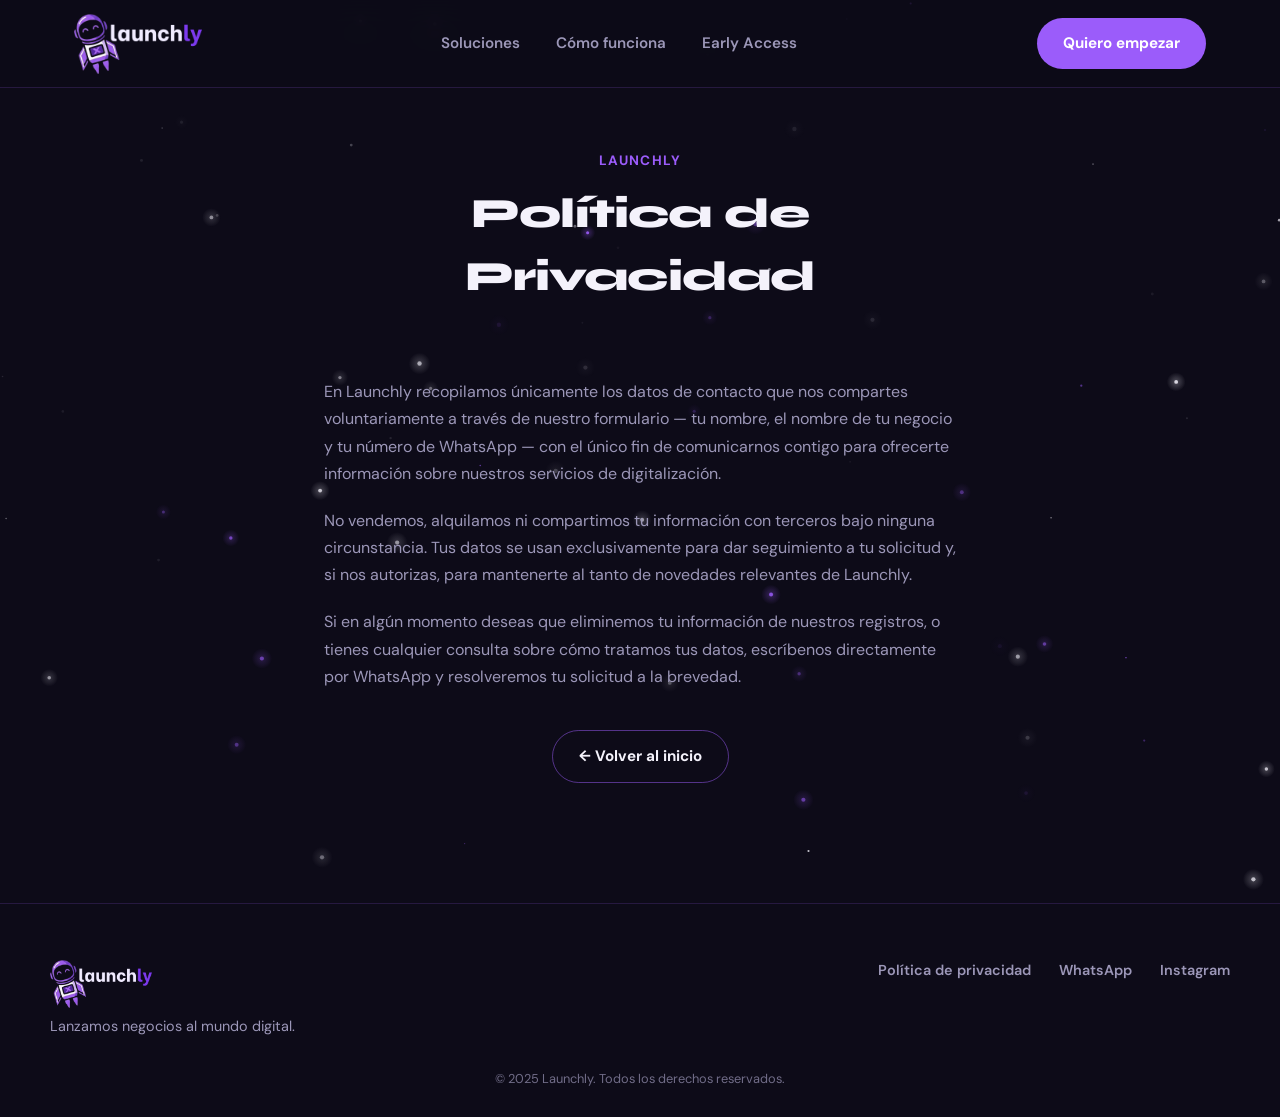
==== privacidad.html @ 5c55430f "Primera version de la web de Launchly" ====
<!DOCTYPE html>
<html lang="es">
<head>
<meta charset="UTF-8">
<meta name="viewport" content="width=device-width, initial-scale=1.0">
<title>Política de Privacidad — Launchly</title>
<meta name="description" content="Política de privacidad de Launchly: cómo usamos los datos de contacto que nos compartes y a quién escribir si tienes dudas.">
<meta name="robots" content="noindex">

<link rel="icon" href="assets/favicon.ico" sizes="32x32">
<link rel="icon" href="assets/favicon.svg" type="image/svg+xml">
<link rel="icon" type="image/png" sizes="32x32" href="assets/favicon-32.png">
<link rel="icon" type="image/png" sizes="16x16" href="assets/favicon-16.png">
<link rel="apple-touch-icon" href="assets/apple-touch-icon.png">

<link rel="preconnect" href="https://fonts.googleapis.com">
<link rel="preconnect" href="https://fonts.gstatic.com" crossorigin>
<link href="https://fonts.googleapis.com/css2?family=Syne:wght@700;800&family=DM+Sans:wght@400;500;600;700&display=swap" rel="stylesheet">

<link rel="stylesheet" href="styles.css">
</head>
<body>

<canvas id="stars-canvas"></canvas>

<!-- ============ NAV ============ -->
<header class="navbar" id="navbar">
  <div class="nav-inner">
    <a href="index.html" class="logo">
      <img src="assets/launchlynobg-trimmed.png" alt="Logo de Launchly" class="logo-img nav-logo-img">
    </a>

    <nav class="nav-links" id="navLinks">
      <a href="index.html#soluciones">Soluciones</a>
      <a href="index.html#como-funciona">Cómo funciona</a>
      <a href="index.html#early-access">Early Access</a>
    </nav>

    <a href="index.html#contacto" class="btn btn-primary btn-nav-cta">Quiero empezar</a>

    <button class="nav-toggle" id="navToggle" aria-label="Abrir menú" aria-expanded="false">
      <span></span><span></span><span></span>
    </button>
  </div>
</header>

<main>
  <section class="legal-page">
    <div class="section-head">
      <span class="eyebrow">Launchly</span>
      <h1 class="section-title">Política de Privacidad</h1>
    </div>

    <div class="legal-content">
      <p>En Launchly recopilamos únicamente los datos de contacto que nos compartes voluntariamente a través de nuestro formulario — tu nombre, el nombre de tu negocio y tu número de WhatsApp — con el único fin de comunicarnos contigo para ofrecerte información sobre nuestros servicios de digitalización.</p>

      <p>No vendemos, alquilamos ni compartimos tu información con terceros bajo ninguna circunstancia. Tus datos se usan exclusivamente para dar seguimiento a tu solicitud y, si nos autorizas, para mantenerte al tanto de novedades relevantes de Launchly.</p>

      <p>Si en algún momento deseas que eliminemos tu información de nuestros registros, o tienes cualquier consulta sobre cómo tratamos tus datos, escríbenos directamente por WhatsApp y resolveremos tu solicitud a la brevedad.</p>
    </div>

    <a href="index.html" class="btn btn-ghost">← Volver al inicio</a>
  </section>
</main>

<!-- ============ FOOTER ============ -->
<footer class="footer">
  <div class="footer-inner">
    <div class="footer-brand">
      <span class="logo">
        <img src="assets/launchlynobg-trimmed.png" alt="Logo de Launchly" class="logo-img footer-logo-img">
      </span>
      <p>Lanzamos negocios al mundo digital.</p>
    </div>
    <div class="footer-links">
      <a href="privacidad.html">Política de privacidad</a>
      <!-- PENDIENTE: reemplazar con número de WhatsApp Business de Launchly -->
      <a href="https://wa.me/+34661069083?text=Hola%2C%20quiero%20saber%20como%20lanzar%20mi%20negocio%20al%20mundo%20digital%20%F0%9F%9A%80%20" target="_blank" rel="noopener">WhatsApp</a>
      <a href="https://instagram.com/Launchly.ve" target="_blank" rel="noopener">Instagram</a>
    </div>
  </div>
  <p class="footer-copy">© 2025 Launchly. Todos los derechos reservados.</p>
</footer>

<script src="script.js"></script>
</body>
</html>
---- styles.css ----
/* ============================================
   LAUNCHLY — Design tokens
============================================ */
:root {
  --bg: #0D0B18;
  --bg-card: #14112A;
  --bg-card-hover: #1A1733;
  --purple: #9B5CFA;
  --purple-dark: #7C3AED;
  --text-primary: #F4F2FB;
  --text-secondary: #9C97B8;
  --border-subtle: rgba(155, 92, 250, 0.18);
  --border-strong: rgba(155, 92, 250, 0.5);

  --font-title: 'Syne', sans-serif;
  --font-body: 'DM Sans', sans-serif;

  --nav-height: 88px;
  --container: 1180px;

  --ease-elastic: cubic-bezier(0.34, 1.56, 0.64, 1);
  --ease-smooth: cubic-bezier(0.16, 1, 0.3, 1);
}

/* ============================================
   RESET
============================================ */
*, *::before, *::after { box-sizing: border-box; }

html {
  scroll-behavior: smooth;
  scroll-padding-top: var(--nav-height);
}

body {
  margin: 0;
  background: var(--bg);
  color: var(--text-primary);
  font-family: var(--font-body);
  font-weight: 400;
  line-height: 1.5;
  -webkit-font-smoothing: antialiased;
  overflow-x: hidden;
}

h1, h2, h3, h4 {
  font-family: var(--font-title);
  font-weight: 800;
  letter-spacing: -0.02em;
  margin: 0;
  color: var(--text-primary);
}

p { margin: 0; color: var(--text-secondary); }

a { color: inherit; text-decoration: none; }

ul { list-style: none; margin: 0; padding: 0; }

button {
  font-family: var(--font-body);
  cursor: pointer;
  border: none;
  background: none;
  color: inherit;
}

img { max-width: 100%; display: block; }

/* ============================================
   STARFIELD CANVAS
============================================ */
#stars-canvas {
  position: fixed;
  top: 0;
  left: 0;
  width: 100vw;
  height: 100vh;
  z-index: 0;
  pointer-events: none;
  background: var(--bg);
}

/* ============================================
   LAYOUT HELPERS
============================================ */
main, header, footer, section {
  position: relative;
  z-index: 1;
}

.section-head {
  max-width: 680px;
  margin: 0 auto 56px;
  text-align: center;
  padding: 0 24px;
}

.eyebrow {
  display: inline-block;
  color: var(--purple);
  font-weight: 700;
  font-size: 0.85rem;
  letter-spacing: 0.08em;
  text-transform: uppercase;
  margin-bottom: 12px;
}

.section-title {
  font-size: clamp(1.8rem, 4vw, 2.6rem);
  margin-bottom: 14px;
}

.section-subtitle {
  font-size: 1.05rem;
  color: var(--text-secondary);
}

/* ============================================
   BUTTONS
============================================ */
.btn {
  display: inline-flex;
  align-items: center;
  justify-content: center;
  gap: 8px;
  padding: 14px 26px;
  border-radius: 100px;
  font-weight: 700;
  font-size: 0.95rem;
  white-space: nowrap;
  transition: transform 0.25s var(--ease-elastic), box-shadow 0.25s ease, background 0.25s ease, border-color 0.25s ease, opacity 0.2s ease;
}

.btn-primary {
  background: var(--purple);
  color: #fff;
  box-shadow: 0 0 0 0 rgba(155, 92, 250, 0);
}

.btn-primary:hover {
  background: var(--purple-dark);
  transform: translateY(-2px);
  box-shadow: 0 10px 30px -8px rgba(155, 92, 250, 0.6);
}

.btn-primary:disabled {
  opacity: 0.4;
  cursor: not-allowed;
  transform: none;
  box-shadow: none;
}

.btn-ghost {
  background: transparent;
  color: var(--text-primary);
  border: 1.5px solid var(--border-strong);
}

.btn-ghost:hover {
  background: rgba(155, 92, 250, 0.1);
  transform: translateY(-2px);
}

.btn-lg {
  padding: 17px 32px;
  font-size: 1.02rem;
}

/* ============================================
   NAVBAR
============================================ */
.navbar {
  position: fixed;
  top: 0;
  left: 0;
  width: 100%;
  height: var(--nav-height);
  z-index: 100;
  background: rgba(13, 11, 24, 0.65);
  backdrop-filter: blur(16px);
  -webkit-backdrop-filter: blur(16px);
  border-bottom: 1px solid var(--border-subtle);
  transition: transform 0.5s var(--ease-elastic);
}

.navbar.nav-hidden {
  transform: translateY(-100%);
  transition: transform 0.3s var(--ease-smooth);
}

.nav-inner {
  max-width: var(--container);
  height: 100%;
  margin: 0 auto;
  padding: 0 24px;
  display: flex;
  align-items: center;
  justify-content: space-between;
  gap: 24px;
}

.logo {
  display: flex;
  align-items: center;
  flex-shrink: 0;
}

.logo-img {
  display: block;
  width: auto;
}

.nav-logo-img {
  height: 60px;
}

.footer-logo-img {
  height: 48px;
}

.nav-links {
  display: flex;
  align-items: center;
  gap: 36px;
  margin: 0 auto;
}

.nav-links a {
  font-weight: 600;
  font-size: 0.95rem;
  color: var(--text-secondary);
  transition: color 0.2s ease;
  position: relative;
}

.nav-links a:hover { color: var(--text-primary); }

.btn-nav-cta { flex-shrink: 0; }

.nav-toggle {
  display: none;
  flex-direction: column;
  justify-content: center;
  gap: 5px;
  width: 40px;
  height: 40px;
  flex-shrink: 0;
}

.nav-toggle span {
  display: block;
  width: 22px;
  height: 2px;
  background: var(--text-primary);
  border-radius: 2px;
  transition: transform 0.3s ease, opacity 0.3s ease;
}

.nav-toggle.open span:nth-child(1) { transform: translateY(7px) rotate(45deg); }
.nav-toggle.open span:nth-child(2) { opacity: 0; }
.nav-toggle.open span:nth-child(3) { transform: translateY(-7px) rotate(-45deg); }

/* ============================================
   BADGE
============================================ */
.badge {
  display: inline-flex;
  align-items: center;
  gap: 10px;
  padding: 9px 18px;
  border-radius: 100px;
  background: rgba(155, 92, 250, 0.12);
  border: 1px solid var(--border-subtle);
  color: var(--text-primary);
  font-size: 0.85rem;
  font-weight: 600;
  margin-bottom: 28px;
}

.badge-alt {
  margin: 0 auto 28px;
}

.badge-dot {
  width: 8px;
  height: 8px;
  border-radius: 50%;
  background: var(--purple);
  box-shadow: 0 0 0 0 rgba(155, 92, 250, 0.7);
  animation: pulse-dot 2s infinite;
  flex-shrink: 0;
}

@keyframes pulse-dot {
  0% { box-shadow: 0 0 0 0 rgba(155, 92, 250, 0.6); }
  70% { box-shadow: 0 0 0 8px rgba(155, 92, 250, 0); }
  100% { box-shadow: 0 0 0 0 rgba(155, 92, 250, 0); }
}

/* ============================================
   HERO
============================================ */
.hero {
  min-height: 100vh;
  display: flex;
  align-items: center;
  justify-content: center;
  padding: calc(var(--nav-height) + 40px) 24px 80px;
}

.hero-inner {
  max-width: 760px;
  margin: 0 auto;
  text-align: center;
  display: flex;
  flex-direction: column;
  align-items: center;
}

.bolty-wrap {
  position: relative;
  width: 170px;
  height: 170px;
  margin-bottom: 12px;
  display: flex;
  align-items: center;
  justify-content: center;
}

.bolty-halo {
  position: absolute;
  inset: -20px;
  background: radial-gradient(circle, rgba(155, 92, 250, 0.45) 0%, rgba(155, 92, 250, 0) 70%);
  filter: blur(10px);
  z-index: 0;
}

.bolty-img {
  position: relative;
  z-index: 1;
  width: 150px;
  height: 150px;
  object-fit: contain;
  animation: bolty-float 5s ease-in-out infinite;
}

.bolty-fallback {
  display: none;
  position: relative;
  z-index: 1;
  font-size: 4.2rem;
  align-items: center;
  justify-content: center;
  width: 150px;
  height: 150px;
  animation: bolty-float 5s ease-in-out infinite;
}

@keyframes bolty-float {
  0%, 100% { transform: translateY(0) rotate(-3deg); }
  50% { transform: translateY(-18px) rotate(3deg); }
}

.hero-title {
  font-size: clamp(1.9rem, 3.4vw, 2.75rem);
  line-height: 1.18;
  margin-bottom: 22px;
}

.text-accent { color: var(--purple); }

.hero-subtitle {
  font-size: clamp(1rem, 2vw, 1.2rem);
  color: var(--text-secondary);
  max-width: 580px;
  margin-bottom: 18px;
}

.hero-trust {
  font-size: 0.85rem;
  color: var(--text-secondary);
  opacity: 0.8;
  margin-bottom: 34px;
}

.hero-actions {
  display: flex;
  flex-wrap: wrap;
  gap: 16px;
  justify-content: center;
}

/* ============================================
   TRUST BAR
============================================ */
.trust-bar {
  padding: 40px 24px;
  border-top: 1px solid var(--border-subtle);
  border-bottom: 1px solid var(--border-subtle);
}

.trust-inner {
  max-width: var(--container);
  margin: 0 auto;
  display: flex;
  justify-content: space-around;
  align-items: center;
  flex-wrap: wrap;
  gap: 28px;
}

.trust-item {
  display: flex;
  flex-direction: column;
  align-items: center;
  gap: 6px;
  padding: 0 20px;
  position: relative;
  text-align: center;
}

.trust-item:not(:last-child)::after {
  content: '';
  position: absolute;
  right: -14px;
  top: 50%;
  transform: translateY(-50%);
  width: 1px;
  height: 40px;
  background: var(--border-subtle);
}

.trust-number {
  font-family: var(--font-title);
  font-weight: 800;
  font-size: clamp(1.8rem, 3vw, 2.3rem);
  color: var(--purple);
  letter-spacing: -0.02em;
}

.trust-label {
  font-size: 0.85rem;
  color: var(--text-secondary);
  max-width: 140px;
}

/* ============================================
   SOLUCIONES / CARDS
============================================ */
.soluciones {
  padding: 110px 24px;
  max-width: var(--container);
  margin: 0 auto;
}

.cards-grid {
  display: grid;
  grid-template-columns: repeat(3, 1fr);
  gap: 24px;
}

.card {
  background: var(--bg-card);
  border: 1px solid var(--border-subtle);
  border-radius: 20px;
  padding: 32px 28px;
}

.cards-grid .card {
  transition: opacity 0.7s var(--ease-smooth), transform 0.35s var(--ease-smooth), border-color 0.35s ease, box-shadow 0.35s ease, background 0.35s ease;
}

.cards-grid .card:hover {
  transform: translateY(-8px);
  border-color: var(--purple);
  background: var(--bg-card-hover);
  box-shadow: 0 20px 40px -20px rgba(155, 92, 250, 0.45), 0 0 0 1px rgba(155, 92, 250, 0.3);
}

.card-icon {
  display: inline-flex;
  align-items: center;
  justify-content: center;
  width: 52px;
  height: 52px;
  border-radius: 14px;
  background: rgba(155, 92, 250, 0.15);
  font-size: 1.6rem;
  margin-bottom: 20px;
}

.card-tag {
  display: inline-block;
  font-size: 0.75rem;
  font-weight: 700;
  text-transform: uppercase;
  letter-spacing: 0.06em;
  color: var(--purple);
  margin-bottom: 14px;
}

.card-title {
  font-size: 1.3rem;
  font-weight: 800;
  margin-bottom: 12px;
}

.card-pain {
  font-style: italic;
  color: var(--text-secondary);
  font-size: 0.95rem;
  padding-bottom: 20px;
  margin-bottom: 22px;
  border-bottom: 1px solid var(--border-subtle);
}

.card-list li {
  display: flex;
  align-items: flex-start;
  gap: 10px;
  font-size: 0.95rem;
  font-weight: 500;
  color: var(--text-primary);
  margin-bottom: 12px;
}

.card-list li:last-child { margin-bottom: 0; }

.arrow {
  color: var(--purple);
  font-weight: 700;
  flex-shrink: 0;
}

/* ============================================
   GARANTIAS
============================================ */
.garantias {
  padding: 60px 24px;
  border-top: 1px solid var(--border-subtle);
  border-bottom: 1px solid var(--border-subtle);
}

.garantias-inner {
  max-width: var(--container);
  margin: 0 auto;
  display: grid;
  grid-template-columns: repeat(3, 1fr);
  gap: 32px;
}

.garantia-item {
  display: flex;
  align-items: center;
  gap: 16px;
}

.garantia-icon {
  font-size: 1.8rem;
  flex-shrink: 0;
}

.garantia-item h4 {
  font-size: 1.05rem;
  margin-bottom: 4px;
}

.garantia-item p {
  font-size: 0.9rem;
}

/* ============================================
   COMO FUNCIONA
============================================ */
.como-funciona {
  padding: 110px 24px;
  max-width: 900px;
  margin: 0 auto;
}

.steps {
  position: relative;
  display: flex;
  flex-direction: column;
  gap: 48px;
}

.steps::before {
  content: '';
  position: absolute;
  left: 27px;
  top: 28px;
  bottom: 28px;
  width: 2px;
  background: linear-gradient(to bottom, var(--purple), rgba(155, 92, 250, 0.05));
}

.step {
  position: relative;
  padding-left: 76px;
}

.step-number {
  position: absolute;
  left: 0;
  top: 0;
  width: 56px;
  height: 56px;
  border-radius: 50%;
  border: 2px solid var(--purple);
  background: var(--bg-card);
  display: flex;
  align-items: center;
  justify-content: center;
  font-family: var(--font-title);
  font-weight: 800;
  font-size: 1.1rem;
  color: var(--purple);
  box-shadow: 0 0 24px -4px rgba(155, 92, 250, 0.6);
}

.step-title {
  font-size: 1.25rem;
  margin-bottom: 8px;
}

.step-desc {
  font-size: 0.98rem;
  max-width: 480px;
}

/* ============================================
   EARLY ACCESS
============================================ */
.early-access {
  padding: 110px 24px;
  max-width: 900px;
  margin: 0 auto;
  text-align: center;
  display: flex;
  flex-direction: column;
  align-items: center;
}

.early-title { margin-bottom: 14px; }

.early-access .section-subtitle { margin-bottom: 40px; }

.slots {
  display: flex;
  gap: 14px;
  margin-bottom: 16px;
}

.slot {
  width: 44px;
  height: 44px;
  border-radius: 12px;
  border: 2px solid var(--border-subtle);
}

.slot-free {
  background: rgba(155, 92, 250, 0.1);
  border-color: var(--border-strong);
  box-shadow: 0 0 16px -2px rgba(155, 92, 250, 0.5);
}

.slot-taken {
  background: rgba(156, 151, 184, 0.08);
  position: relative;
}

.slot-taken::after {
  content: '✕';
  position: absolute;
  inset: 0;
  display: flex;
  align-items: center;
  justify-content: center;
  color: var(--text-secondary);
  font-size: 0.8rem;
}

.slots-label {
  font-size: 0.9rem;
  color: var(--text-secondary);
  margin-bottom: 48px;
}

.slots-label strong { color: var(--text-primary); }

.benefits-grid {
  display: grid;
  grid-template-columns: repeat(4, 1fr);
  gap: 18px;
  width: 100%;
  margin-bottom: 44px;
}

.benefit-card {
  background: var(--bg-card);
  border: 1px solid var(--border-subtle);
  border-radius: 16px;
  padding: 24px 18px;
}

.benefits-grid .benefit-card {
  transition: opacity 0.7s var(--ease-smooth), transform 0.3s var(--ease-smooth), border-color 0.3s ease;
}

.benefits-grid .benefit-card:hover {
  transform: translateY(-4px);
  border-color: var(--border-strong);
}

.benefit-icon {
  font-size: 1.6rem;
  display: block;
  margin-bottom: 12px;
}

.benefit-card h4 {
  font-size: 0.98rem;
  margin-bottom: 6px;
}

.benefit-card p {
  font-size: 0.85rem;
}

/* ============================================
   CONTACTO / FORM
============================================ */
.contacto {
  padding: 110px 24px 140px;
  max-width: 720px;
  margin: 0 auto;
}

.form-card {
  background: rgba(20, 17, 42, 0.92);
  border: 1px solid var(--border-subtle);
  border-radius: 24px;
  padding: 44px 40px;
  position: relative;
  overflow: hidden;
}

/* Progress indicator */
.progress {
  display: flex;
  align-items: center;
  justify-content: center;
  margin-bottom: 40px;
}

.progress-step {
  display: flex;
  flex-direction: column;
  align-items: center;
  gap: 8px;
}

.progress-circle {
  width: 36px;
  height: 36px;
  border-radius: 50%;
  border: 2px solid var(--border-subtle);
  display: flex;
  align-items: center;
  justify-content: center;
  font-family: var(--font-title);
  font-weight: 700;
  font-size: 0.9rem;
  color: var(--text-secondary);
  background: var(--bg);
  transition: border-color 0.3s ease, color 0.3s ease, background 0.3s ease, box-shadow 0.3s ease;
}

.progress-label {
  font-size: 0.75rem;
  color: var(--text-secondary);
  white-space: nowrap;
}

.progress-step.active .progress-circle,
.progress-step.done .progress-circle {
  border-color: var(--purple);
  color: #fff;
  background: var(--purple);
  box-shadow: 0 0 16px -2px rgba(155, 92, 250, 0.7);
}

.progress-step.active .progress-label,
.progress-step.done .progress-label {
  color: var(--text-primary);
}

.progress-line {
  width: 56px;
  height: 2px;
  background: var(--border-subtle);
  margin: 0 6px;
  margin-bottom: 22px;
}

/* Bolty tip bubble */
.bolty-tip {
  display: flex;
  align-items: flex-start;
  gap: 14px;
  background: rgba(155, 92, 250, 0.08);
  border: 1px solid var(--border-subtle);
  border-radius: 16px;
  padding: 16px 18px;
  margin-bottom: 28px;
}

.bolty-tip-icon {
  font-size: 1.4rem;
  flex-shrink: 0;
}

.bolty-tip p {
  font-size: 0.95rem;
  color: var(--text-primary);
  font-weight: 500;
}

/* Multi-step form */
.form-step {
  display: none;
}

.form-step.active {
  display: block;
  animation: step-in 0.4s var(--ease-smooth);
}

@keyframes step-in {
  from { opacity: 0; transform: translateX(16px); }
  to { opacity: 1; transform: translateX(0); }
}

.option-grid {
  display: grid;
  grid-template-columns: repeat(2, 1fr);
  gap: 14px;
  margin-bottom: 32px;
}

.option-card {
  display: flex;
  flex-direction: column;
  align-items: center;
  gap: 10px;
  padding: 24px 12px;
  background: var(--bg);
  border: 1.5px solid var(--border-subtle);
  border-radius: 16px;
  font-weight: 600;
  font-size: 0.92rem;
  color: var(--text-primary);
  text-align: center;
  transition: border-color 0.25s ease, background 0.25s ease, transform 0.25s ease;
}

.option-card:hover {
  border-color: var(--border-strong);
  transform: translateY(-2px);
}

.option-card.selected {
  border-color: var(--purple);
  background: rgba(155, 92, 250, 0.14);
  box-shadow: 0 0 20px -4px rgba(155, 92, 250, 0.6);
}

.option-icon { font-size: 1.6rem; }

.field {
  margin-bottom: 20px;
}

.field label {
  display: block;
  font-size: 0.88rem;
  font-weight: 600;
  color: var(--text-secondary);
  margin-bottom: 8px;
}

.field input,
.field textarea {
  width: 100%;
  padding: 13px 16px;
  border-radius: 12px;
  border: 1.5px solid var(--border-subtle);
  background: var(--bg);
  color: var(--text-primary);
  font-family: var(--font-body);
  font-size: 0.95rem;
  transition: border-color 0.25s ease, box-shadow 0.25s ease;
  resize: vertical;
}

.field input:focus,
.field textarea:focus {
  outline: none;
  border-color: var(--purple);
  box-shadow: 0 0 0 3px rgba(155, 92, 250, 0.2);
}

.field input::placeholder,
.field textarea::placeholder {
  color: var(--text-secondary);
  opacity: 0.6;
}

.form-nav {
  display: flex;
  align-items: center;
  justify-content: space-between;
  margin-top: 8px;
}

/* Success screen */
.form-success {
  display: none;
  text-align: center;
  padding: 20px 0;
  animation: success-in 0.6s var(--ease-elastic);
}

.form-success.active { display: block; }

.success-bolty {
  font-size: 3.5rem;
  margin-bottom: 20px;
  animation: bolty-float 3s ease-in-out infinite;
}

.form-success h3 {
  font-size: 1.6rem;
  margin-bottom: 14px;
}

#successName { color: var(--purple); }

.form-success p {
  max-width: 420px;
  margin: 0 auto;
  font-size: 1rem;
}

@keyframes success-in {
  from { opacity: 0; transform: scale(0.92); }
  to { opacity: 1; transform: scale(1); }
}

/* ============================================
   LEGAL PAGE (privacidad.html)
============================================ */
.legal-page {
  padding: calc(var(--nav-height) + 60px) 24px 120px;
  max-width: 680px;
  margin: 0 auto;
  text-align: center;
  display: flex;
  flex-direction: column;
  align-items: center;
}

.legal-content {
  text-align: left;
  margin-bottom: 40px;
}

.legal-content p {
  margin-bottom: 20px;
  line-height: 1.7;
}

.legal-content p:last-child { margin-bottom: 0; }

/* ============================================
   FOOTER
============================================ */
.footer {
  padding: 56px 24px 28px;
  border-top: 1px solid var(--border-subtle);
}

.footer-inner {
  max-width: var(--container);
  margin: 0 auto;
  display: flex;
  justify-content: space-between;
  align-items: flex-start;
  flex-wrap: wrap;
  gap: 24px;
  margin-bottom: 32px;
}

.footer-brand p {
  margin-top: 8px;
  font-size: 0.9rem;
}

.footer-links {
  display: flex;
  gap: 28px;
  flex-wrap: wrap;
}

.footer-links a {
  font-size: 0.9rem;
  color: var(--text-secondary);
  font-weight: 600;
  transition: color 0.2s ease;
}

.footer-links a:hover { color: var(--purple); }

.footer-copy {
  max-width: var(--container);
  margin: 0 auto;
  font-size: 0.8rem;
  color: var(--text-secondary);
  opacity: 0.7;
  text-align: center;
}

/* ============================================
   SCROLL-REVEAL (progressive enhancement)
============================================ */
.reveal {
  opacity: 0;
  transform: translateY(24px);
  transition: opacity 0.7s var(--ease-smooth), transform 0.7s var(--ease-smooth);
}

.reveal.in-view {
  opacity: 1;
  transform: translateY(0);
}

/* ============================================
   BOLTY FLOATING WIDGET
============================================ */
.bolty-widget {
  position: fixed;
  right: 24px;
  bottom: 24px;
  z-index: 90;
  width: 68px;
  height: 68px;
  display: flex;
  align-items: center;
  justify-content: center;
  opacity: 0;
  pointer-events: none;
  transform: translateY(0) scale(1);
  transition: opacity 0.5s var(--ease-smooth), transform 0.25s var(--ease-smooth);
}

.bolty-widget.visible {
  opacity: 1;
  pointer-events: auto;
}

.bolty-widget:hover {
  transform: scale(1.12);
}

.bolty-widget-img {
  width: 100%;
  height: 100%;
  object-fit: contain;
  filter: drop-shadow(0 6px 18px rgba(155, 92, 250, 0.55));
  animation: bolty-widget-sway 3.4s ease-in-out infinite;
}

.bolty-widget:hover .bolty-widget-img {
  animation-play-state: paused;
}

@keyframes bolty-widget-sway {
  0%, 100% { transform: translateY(0) rotate(-6deg); }
  50% { transform: translateY(-7px) rotate(6deg); }
}

.bolty-widget-bubble {
  position: absolute;
  bottom: calc(100% + 10px);
  right: 0;
  white-space: nowrap;
  background: var(--bg-card);
  border: 1px solid var(--border-subtle);
  color: var(--text-primary);
  font-size: 0.8rem;
  font-weight: 700;
  padding: 8px 14px;
  border-radius: 100px;
  box-shadow: 0 8px 24px -8px rgba(155, 92, 250, 0.5);
}

@media (max-width: 480px) {
  .bolty-widget { right: 16px; bottom: 16px; width: 58px; height: 58px; }
  .bolty-widget-bubble { font-size: 0.72rem; padding: 7px 12px; }
}

/* ============================================
   RESPONSIVE
============================================ */
@media (max-width: 900px) {
  .cards-grid { grid-template-columns: 1fr; }
  .garantias-inner { grid-template-columns: 1fr; gap: 24px; }
  .benefits-grid { grid-template-columns: repeat(2, 1fr); }
  .trust-inner { justify-content: center; }
}

@media (max-width: 760px) {
  :root { --nav-height: 72px; }

  .nav-links {
    position: fixed;
    top: var(--nav-height);
    left: 0;
    width: 100%;
    flex-direction: column;
    gap: 0;
    background: rgba(13, 11, 24, 0.97);
    backdrop-filter: blur(16px);
    border-bottom: 1px solid var(--border-subtle);
    max-height: 0;
    overflow: hidden;
    transition: max-height 0.35s var(--ease-smooth);
    margin: 0;
  }

  .nav-links.open { max-height: 260px; }

  .nav-links a {
    padding: 18px 24px;
    width: 100%;
    text-align: center;
    border-bottom: 1px solid var(--border-subtle);
  }

  .btn-nav-cta { display: none; }

  .nav-toggle { display: flex; }

  .hero-actions { flex-direction: column; width: 100%; }
  .hero-actions .btn { width: 100%; }

  .trust-inner { flex-direction: column; gap: 28px; }
  .trust-item:not(:last-child)::after { display: none; }

  .option-grid { grid-template-columns: 1fr; }

  .benefits-grid { grid-template-columns: 1fr; }

  .form-card { padding: 32px 22px; }

  .progress-label { display: none; }

  .form-nav .btn { padding: 13px 20px; font-size: 0.9rem; }

  .footer-inner { flex-direction: column; }
}

@media (max-width: 420px) {
  .bolty-wrap { width: 135px; height: 135px; }
  .bolty-img, .bolty-fallback { width: 118px; height: 118px; }
  .nav-logo-img { height: 48px; }
  .slots { gap: 10px; }
  .slot { width: 36px; height: 36px; }
}
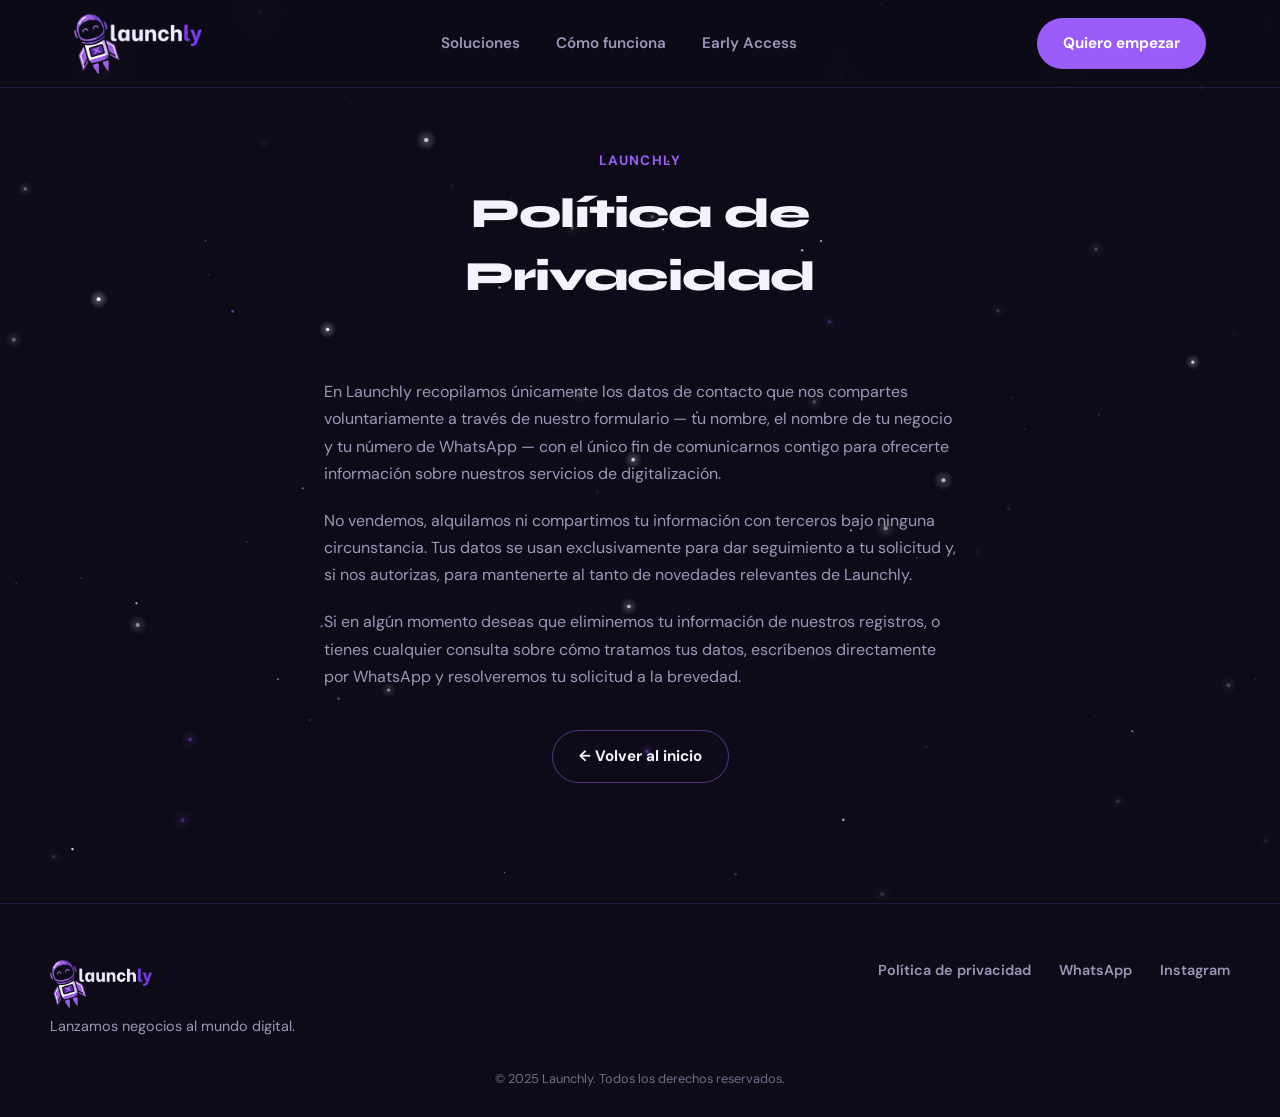
==== commit ab68675c: "Reemplazar mascota Bolty por version nueva Actualiza hero, widget de WhatsApp y favicons para usar l" ====
--- a/privacidad.html
+++ b/privacidad.html
@@ -7,11 +7,10 @@
 <meta name="description" content="Política de privacidad de Launchly: cómo usamos los datos de contacto que nos compartes y a quién escribir si tienes dudas.">
 <meta name="robots" content="noindex">
 
-<link rel="icon" href="assets/favicon.ico" sizes="32x32">
-<link rel="icon" href="assets/favicon.svg" type="image/svg+xml">
-<link rel="icon" type="image/png" sizes="32x32" href="assets/favicon-32.png">
-<link rel="icon" type="image/png" sizes="16x16" href="assets/favicon-16.png">
-<link rel="apple-touch-icon" href="assets/apple-touch-icon.png">
+<link rel="icon" href="assets/bolty/bolty_favicon.ico" sizes="32x32">
+<link rel="icon" type="image/png" sizes="32x32" href="assets/bolty/bolty_favicon_32.png">
+<link rel="icon" type="image/png" sizes="16x16" href="assets/bolty/bolty_favicon_16.png">
+<link rel="apple-touch-icon" href="assets/bolty/bolty_180.png">
 
 <link rel="preconnect" href="https://fonts.googleapis.com">
 <link rel="preconnect" href="https://fonts.gstatic.com" crossorigin>
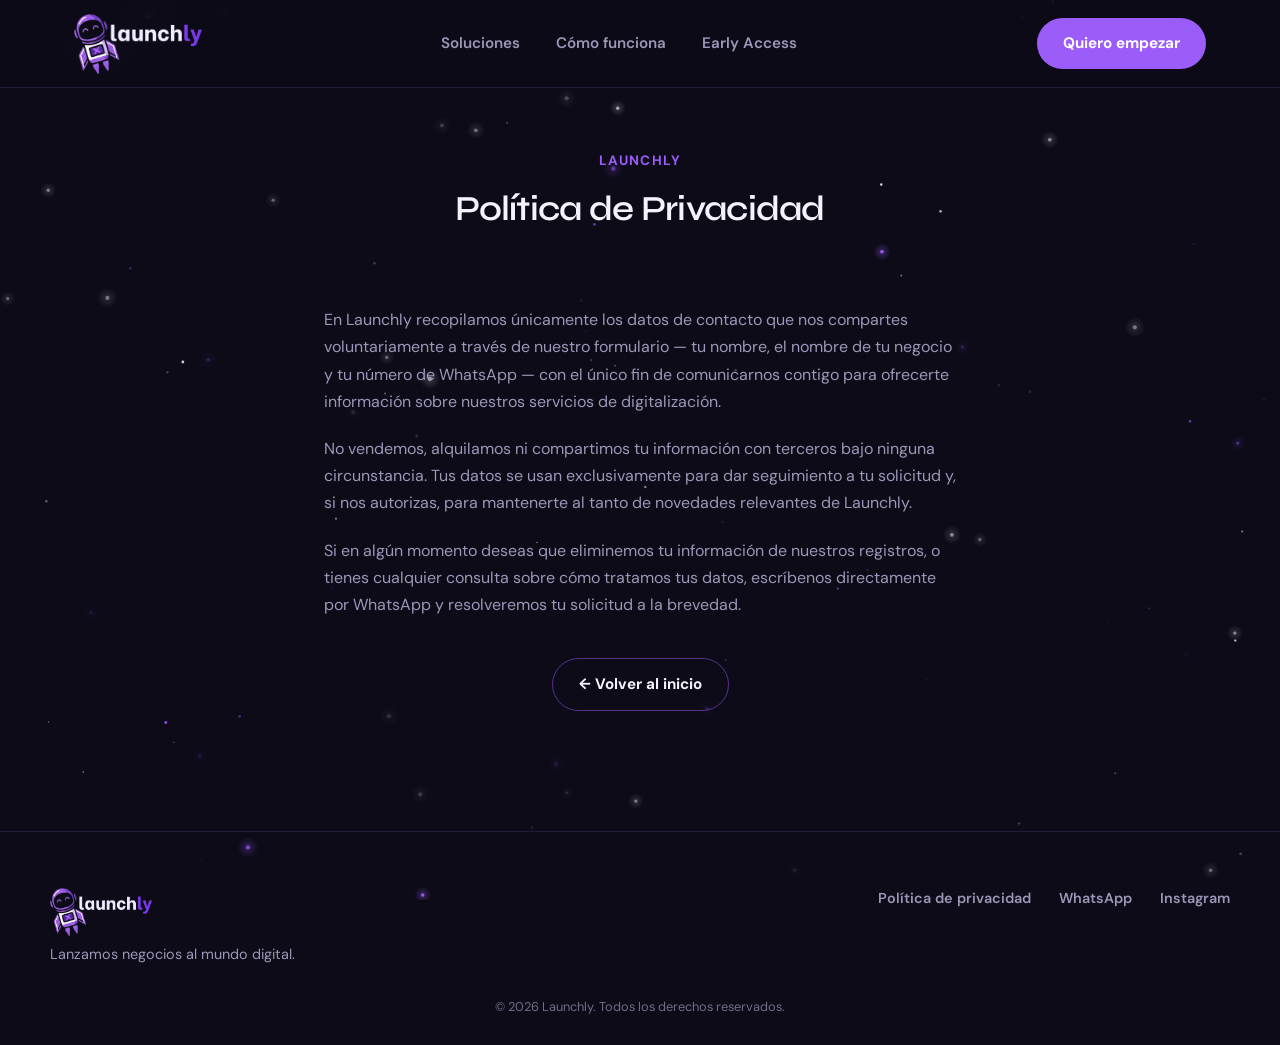
==== commit f613ecf5: "Ajustar tipografia y limpiar assets viejos sin referencias Reduce el peso de Syne (800->600 en h1-h4" ====
--- a/privacidad.html
+++ b/privacidad.html
@@ -14,7 +14,7 @@
 
 <link rel="preconnect" href="https://fonts.googleapis.com">
 <link rel="preconnect" href="https://fonts.gstatic.com" crossorigin>
-<link href="https://fonts.googleapis.com/css2?family=Syne:wght@700;800&family=DM+Sans:wght@400;500;600;700&display=swap" rel="stylesheet">
+<link href="https://fonts.googleapis.com/css2?family=Syne:wght@600;700&family=DM+Sans:wght@400;500;600;700&display=swap" rel="stylesheet">
 
 <link rel="stylesheet" href="styles.css">
 </head>
@@ -78,7 +78,7 @@
       <a href="https://instagram.com/Launchly.ve" target="_blank" rel="noopener">Instagram</a>
     </div>
   </div>
-  <p class="footer-copy">© 2025 Launchly. Todos los derechos reservados.</p>
+  <p class="footer-copy">© 2026 Launchly. Todos los derechos reservados.</p>
 </footer>
 
 <script src="script.js"></script>
--- a/styles.css
+++ b/styles.css
@@ -45,7 +45,7 @@
 
 h1, h2, h3, h4 {
   font-family: var(--font-title);
-  font-weight: 800;
+  font-weight: 600;
   letter-spacing: -0.02em;
   margin: 0;
   color: var(--text-primary);
@@ -107,7 +107,7 @@
 }
 
 .section-title {
-  font-size: clamp(1.8rem, 4vw, 2.6rem);
+  font-size: clamp(1.6rem, 3.5vw, 2.2rem);
   margin-bottom: 14px;
 }
 
@@ -363,7 +363,7 @@
 }
 
 .hero-title {
-  font-size: clamp(1.9rem, 3.4vw, 2.75rem);
+  font-size: clamp(1.7rem, 3vw, 2.4rem);
   line-height: 1.18;
   margin-bottom: 22px;
 }
@@ -878,6 +878,15 @@
 }
 
 .option-icon { font-size: 1.6rem; }
+
+.card-icon svg,
+.garantia-icon svg,
+.benefit-icon svg,
+.option-icon svg {
+  width: 1em;
+  height: 1em;
+  display: block;
+}
 
 .field {
   margin-bottom: 20px;
@@ -925,6 +934,12 @@
   margin-top: 8px;
 }
 
+.form-error {
+  color: #FF6B6B;
+  font-size: 0.88rem;
+  margin: -8px 0 16px;
+}
+
 /* Success screen */
 .form-success {
   display: none;
@@ -939,6 +954,14 @@
   font-size: 3.5rem;
   margin-bottom: 20px;
   animation: bolty-float 3s ease-in-out infinite;
+}
+
+.success-bolty svg {
+  width: 1em;
+  height: 1em;
+  display: inline-block;
+  vertical-align: -0.12em;
+  margin-left: 0.1em;
 }
 
 .form-success h3 {
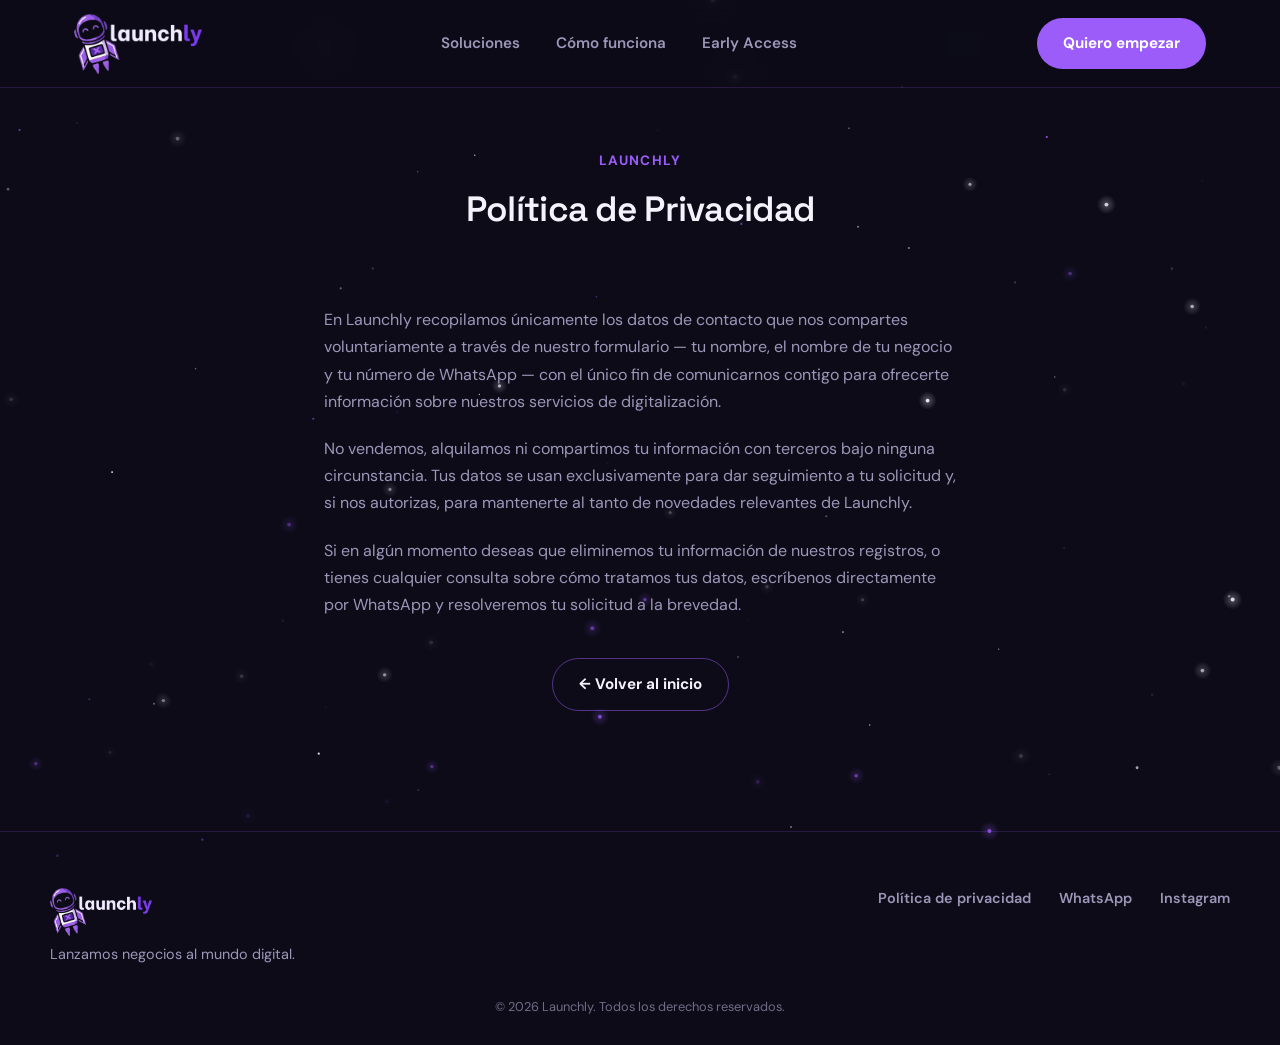
==== commit 2c5126d1: "Actualizar copy para eliminar contradicciones y cambiar tipografia a Space Grotesk Copy: el sitio pr" ====
--- a/privacidad.html
+++ b/privacidad.html
@@ -14,7 +14,7 @@
 
 <link rel="preconnect" href="https://fonts.googleapis.com">
 <link rel="preconnect" href="https://fonts.gstatic.com" crossorigin>
-<link href="https://fonts.googleapis.com/css2?family=Syne:wght@600;700&family=DM+Sans:wght@400;500;600;700&display=swap" rel="stylesheet">
+<link href="https://fonts.googleapis.com/css2?family=Space+Grotesk:wght@500;600;700&family=DM+Sans:wght@400;500;600;700&display=swap" rel="stylesheet">
 
 <link rel="stylesheet" href="styles.css">
 </head>
--- a/styles.css
+++ b/styles.css
@@ -12,7 +12,7 @@
   --border-subtle: rgba(155, 92, 250, 0.18);
   --border-strong: rgba(155, 92, 250, 0.5);
 
-  --font-title: 'Syne', sans-serif;
+  --font-title: 'Space Grotesk', sans-serif;
   --font-body: 'DM Sans', sans-serif;
 
   --nav-height: 88px;
@@ -364,7 +364,7 @@
 
 .hero-title {
   font-size: clamp(1.7rem, 3vw, 2.4rem);
-  line-height: 1.18;
+  line-height: 1.3;
   margin-bottom: 22px;
 }
 
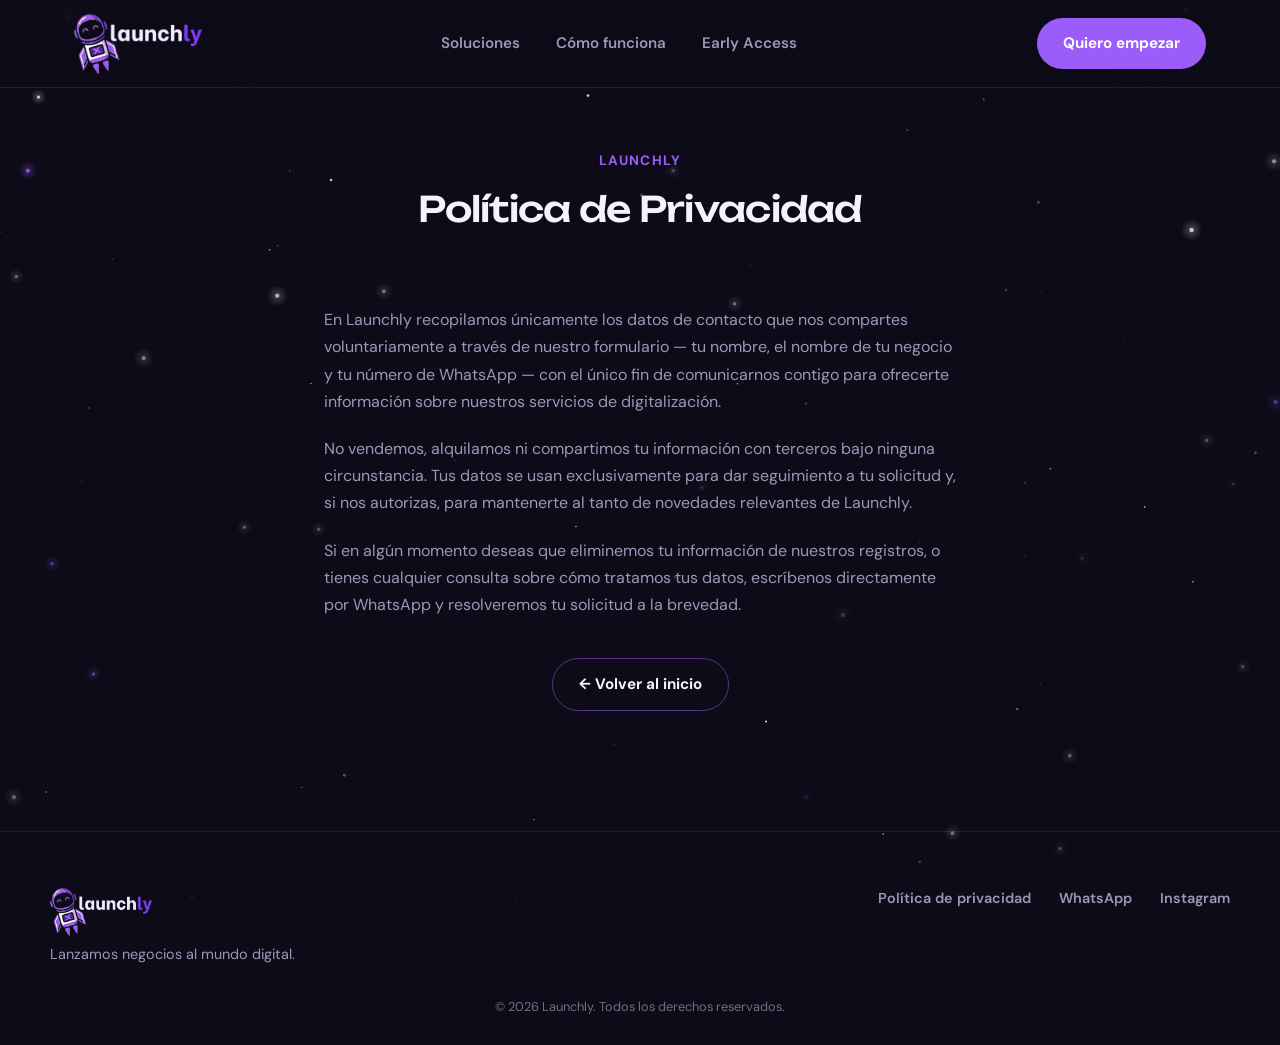
==== commit cd909a57: "Cambiar tipografia de titulos a Unbounded Reemplaza Space Grotesk por Unbounded (link de Google Font" ====
--- a/privacidad.html
+++ b/privacidad.html
@@ -14,7 +14,7 @@
 
 <link rel="preconnect" href="https://fonts.googleapis.com">
 <link rel="preconnect" href="https://fonts.gstatic.com" crossorigin>
-<link href="https://fonts.googleapis.com/css2?family=Space+Grotesk:wght@500;600;700&family=DM+Sans:wght@400;500;600;700&display=swap" rel="stylesheet">
+<link href="https://fonts.googleapis.com/css2?family=Unbounded:wght@500;600;700&family=DM+Sans:wght@400;500;600;700&display=swap" rel="stylesheet">
 
 <link rel="stylesheet" href="styles.css">
 </head>
--- a/styles.css
+++ b/styles.css
@@ -12,7 +12,7 @@
   --border-subtle: rgba(155, 92, 250, 0.18);
   --border-strong: rgba(155, 92, 250, 0.5);
 
-  --font-title: 'Space Grotesk', sans-serif;
+  --font-title: 'Unbounded', sans-serif;
   --font-body: 'DM Sans', sans-serif;
 
   --nav-height: 88px;
@@ -45,7 +45,7 @@
 
 h1, h2, h3, h4 {
   font-family: var(--font-title);
-  font-weight: 600;
+  font-weight: 500;
   letter-spacing: -0.02em;
   margin: 0;
   color: var(--text-primary);
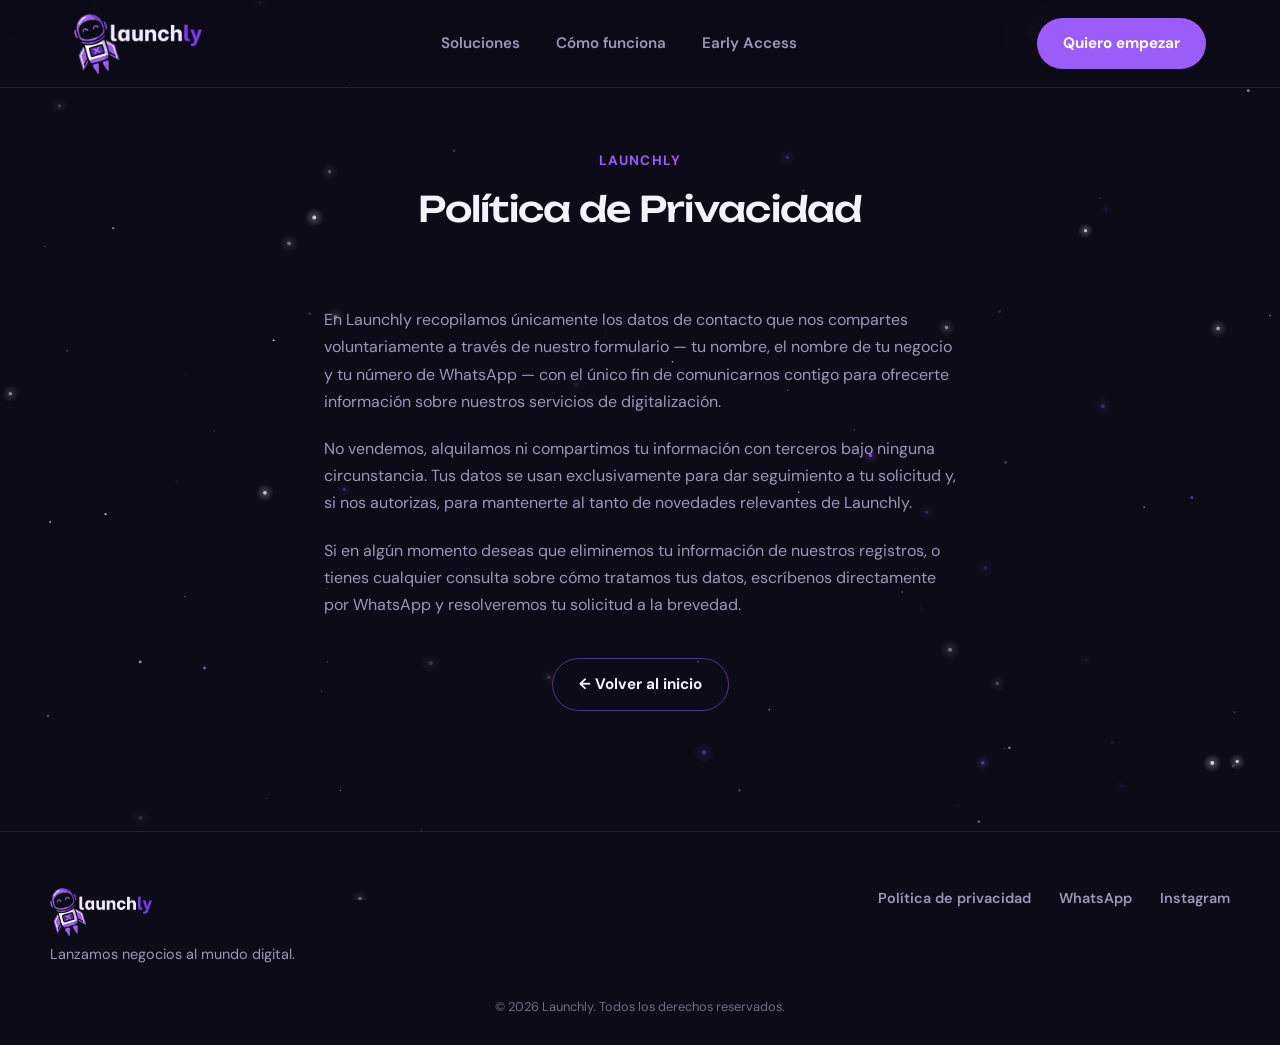
==== commit b191e6a7: "Cerrar backlog: WhatsApp real, og:image, SEO tecnico, 404 y performance Numero de WhatsApp: reemplaz" ====
--- a/privacidad.html
+++ b/privacidad.html
@@ -26,7 +26,7 @@
 <header class="navbar" id="navbar">
   <div class="nav-inner">
     <a href="index.html" class="logo">
-      <img src="assets/launchlynobg-trimmed.png" alt="Logo de Launchly" class="logo-img nav-logo-img">
+      <img src="assets/launchlynobg-trimmed.png" alt="Logo de Launchly" class="logo-img nav-logo-img" width="656" height="308">
     </a>
 
     <nav class="nav-links" id="navLinks">
@@ -67,20 +67,19 @@
   <div class="footer-inner">
     <div class="footer-brand">
       <span class="logo">
-        <img src="assets/launchlynobg-trimmed.png" alt="Logo de Launchly" class="logo-img footer-logo-img">
+        <img src="assets/launchlynobg-trimmed.png" alt="Logo de Launchly" class="logo-img footer-logo-img" width="656" height="308" loading="lazy">
       </span>
       <p>Lanzamos negocios al mundo digital.</p>
     </div>
     <div class="footer-links">
       <a href="privacidad.html">Política de privacidad</a>
-      <!-- PENDIENTE: reemplazar con número de WhatsApp Business de Launchly -->
-      <a href="https://wa.me/+34661069083?text=Hola%2C%20quiero%20saber%20como%20lanzar%20mi%20negocio%20al%20mundo%20digital%20%F0%9F%9A%80%20" target="_blank" rel="noopener">WhatsApp</a>
+      <a href="https://wa.me/+34624572885?text=Hola%2C%20quiero%20saber%20como%20lanzar%20mi%20negocio%20al%20mundo%20digital%20%F0%9F%9A%80%20" target="_blank" rel="noopener">WhatsApp</a>
       <a href="https://instagram.com/Launchly.ve" target="_blank" rel="noopener">Instagram</a>
     </div>
   </div>
   <p class="footer-copy">© 2026 Launchly. Todos los derechos reservados.</p>
 </footer>
 
-<script src="script.js"></script>
+<script src="script.js" defer></script>
 </body>
 </html>
--- a/styles.css
+++ b/styles.css
@@ -478,6 +478,13 @@
   box-shadow: 0 20px 40px -20px rgba(155, 92, 250, 0.45), 0 0 0 1px rgba(155, 92, 250, 0.3);
 }
 
+.card-head {
+  display: flex;
+  align-items: center;
+  gap: 14px;
+  margin-bottom: 20px;
+}
+
 .card-icon {
   display: inline-flex;
   align-items: center;
@@ -487,7 +494,7 @@
   border-radius: 14px;
   background: rgba(155, 92, 250, 0.15);
   font-size: 1.6rem;
-  margin-bottom: 20px;
+  flex-shrink: 0;
 }
 
 .card-tag {
@@ -497,7 +504,6 @@
   text-transform: uppercase;
   letter-spacing: 0.06em;
   color: var(--purple);
-  margin-bottom: 14px;
 }
 
 .card-title {
@@ -641,6 +647,8 @@
   display: flex;
   flex-direction: column;
   align-items: center;
+  border-top: 1px solid var(--border-subtle);
+  background: rgba(155, 92, 250, 0.03);
 }
 
 .early-title { margin-bottom: 14px; }
@@ -716,7 +724,8 @@
 
 .benefit-icon {
   font-size: 1.6rem;
-  display: block;
+  display: flex;
+  justify-content: center;
   margin-bottom: 12px;
 }
 
@@ -736,6 +745,7 @@
   padding: 110px 24px 140px;
   max-width: 720px;
   margin: 0 auto;
+  border-top: 1px solid var(--border-subtle);
 }
 
 .form-card {
@@ -938,6 +948,15 @@
   color: #FF6B6B;
   font-size: 0.88rem;
   margin: -8px 0 16px;
+}
+
+.visually-hidden-field {
+  position: absolute;
+  left: -9999px;
+  top: -9999px;
+  width: 1px;
+  height: 1px;
+  overflow: hidden;
 }
 
 /* Success screen */
@@ -1202,3 +1221,10 @@
   .slots { gap: 10px; }
   .slot { width: 36px; height: 36px; }
 }
+
+/* ============================================
+   404 PAGE
+============================================ */
+.notfound-logo {
+  margin-bottom: 32px;
+}
